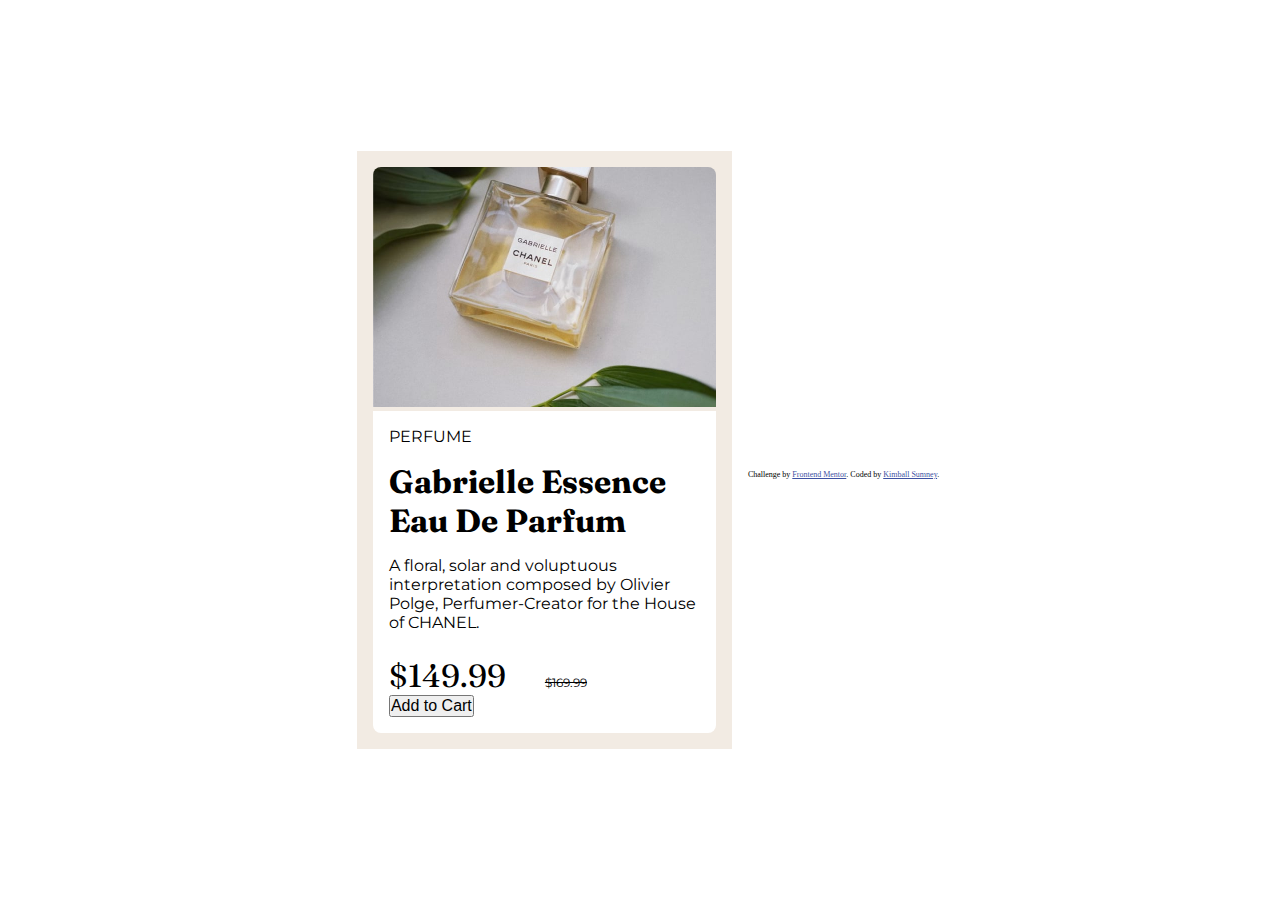
==== index.html @ 230a46c1 "first commit" ====
<!DOCTYPE html>
<html lang="en">
  <head>
    <meta charset="UTF-8" />
    <meta name="viewport" content="width=device-width, initial-scale=1.0" />
    <!-- displays site properly based on user's device -->

    <link rel="preconnect" href="https://fonts.googleapis.com" />
    <link rel="preconnect" href="https://fonts.gstatic.com" crossorigin />
    <link
      href="https://fonts.googleapis.com/css2?family=Montserrat:wght@400;700&display=swap"
      rel="stylesheet"
    />

    <link rel="preconnect" href="https://fonts.googleapis.com" />
    <link rel="preconnect" href="https://fonts.gstatic.com" crossorigin />
    <link
      href="https://fonts.googleapis.com/css2?family=Fraunces:opsz,wght@9..144,400;9..144,700&display=swap"
      rel="stylesheet"
    />

    <link
      rel="icon"
      type="image/png"
      sizes="32x32"
      href="./images/favicon-32x32.png"
    />

    <link href="./style.css" rel="stylesheet" />

    <title>Frontend Mentor | Product preview card component</title>

    <!-- Feel free to remove these styles or customise in your own stylesheet 👍 -->
  </head>
  <body>
    <main class="container">
      <div>
        <img src="./image-product-mobile.jpg" width="100%" class="image" />
      </div>

      <div class="information">
        <div class="productClass">
          <p>Perfume</p>
        </div>

        <div>
          <p class="productHeader">Gabrielle Essence Eau De Parfum</p>
          <p class="productDescription">
            A floral, solar and voluptuous interpretation composed by Olivier
            Polge, Perfumer-Creator for the House of CHANEL.
          </p>
        </div>

        <div class="pricing">
          $149.99
          <span class="oldPrice">$169.99</span>
        </div>

        <button class="saleButton">Add to Cart</button>
      </div>
    </main>

    <footer>
      <div class="attribution">
        Challenge by
        <a href="https://www.frontendmentor.io?ref=challenge" target="_blank"
          >Frontend Mentor</a
        >. Coded by <a href="#">Kimball Sumney</a>.
      </div>
    </footer>
  </body>
</html>
---- style.css ----
* {
  margin: 0;
  padding: 0;
  box-sizing: border-box;
}

body {
  min-height: 100vh;
  display: flex;
  justify-content: center;
  align-items: center;
}

.container {
  font-family: Montserrat, sans-serif;
  max-width: 375px;
  margin: 1rem;
  padding: 1rem;
  background-color: hsl(30, 38%, 92%);
}

.image {
  border-radius: 0.5rem 0.5rem 0 0;
}

.information {
  padding: 1rem;
  background-color: #ffffff;
  border-radius: 0 0 0.5rem 0.5rem;
}

.productClass {
  text-transform: uppercase;
  margin-bottom: 1rem;
}

.productHeader {
  font-family: Fraunces, serif;
  font-size: 2rem;
  font-weight: 700;
  margin-bottom: 1rem;
}

.productDescription {
  margin-bottom: 1.5rem;
}

.pricing {
  font-family: Fraunces, serif;
  font-size: 2rem;
}

.oldPrice {
  font-family: Montserrat, sans-serif;
  font-size: 0.75rem;
  text-decoration: line-through;
  padding: 2rem;
}

.saleButton {
  font-size: 1rem;
}

.attribution {
  margin-top: 3rem;
  font-size: 0.5rem;
  text-align: center;
}
.attribution a {
  color: hsl(228, 45%, 44%);
}
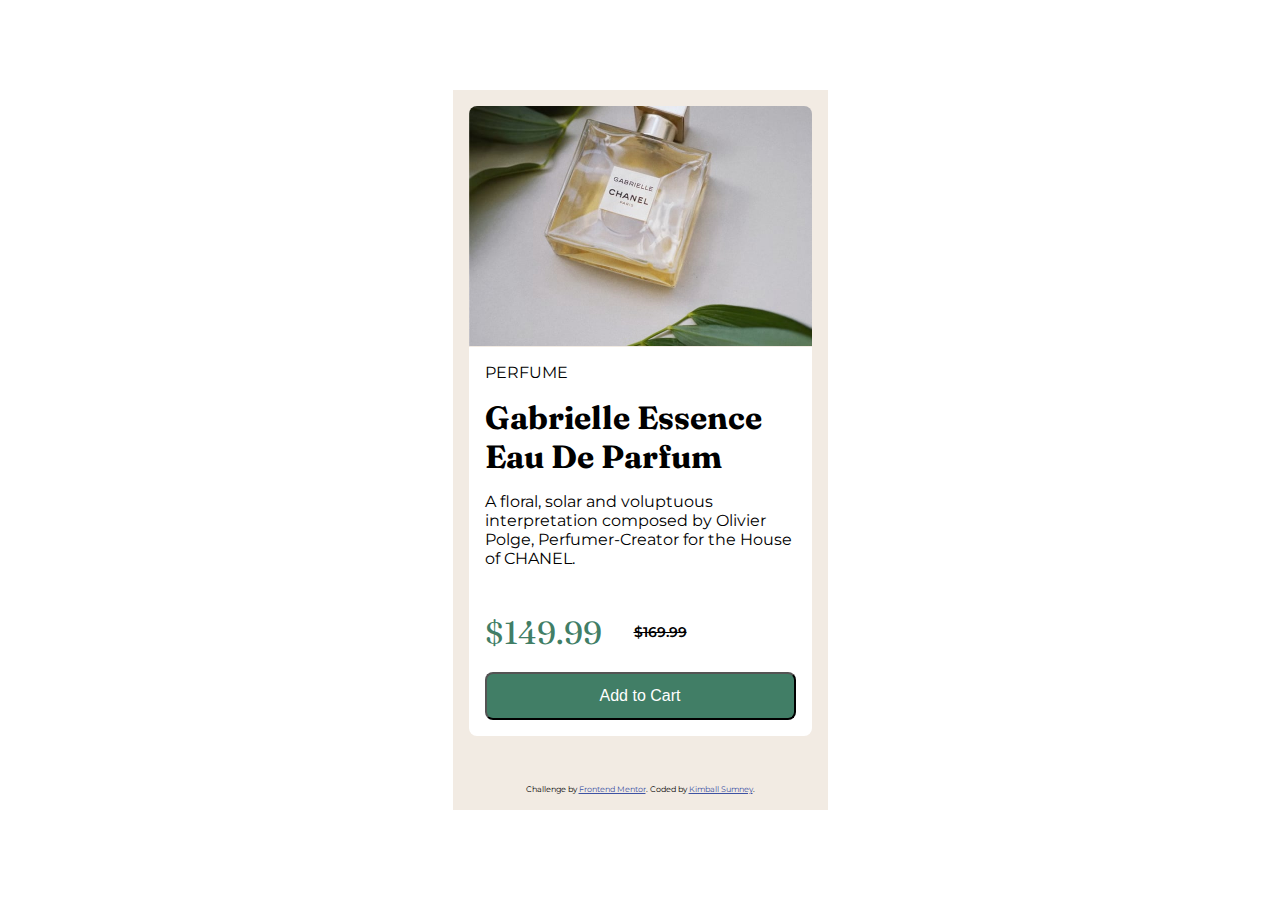
==== commit 98ed5288: "fixed margins" ====
--- a/index.html
+++ b/index.html
@@ -8,7 +8,7 @@
     <link rel="preconnect" href="https://fonts.googleapis.com" />
     <link rel="preconnect" href="https://fonts.gstatic.com" crossorigin />
     <link
-      href="https://fonts.googleapis.com/css2?family=Montserrat:wght@400;700&display=swap"
+      href="https://fonts.googleapis.com/css2?family=Montserrat:wght@400;600;700&display=swap"
       rel="stylesheet"
     />
 
@@ -44,7 +44,7 @@
         </div>
 
         <div>
-          <p class="productHeader">Gabrielle Essence Eau De Parfum</p>
+          <h1 class="productHeader">Gabrielle Essence Eau De Parfum</h1>
           <p class="productDescription">
             A floral, solar and voluptuous interpretation composed by Olivier
             Polge, Perfumer-Creator for the House of CHANEL.
@@ -52,21 +52,21 @@
         </div>
 
         <div class="pricing">
-          $149.99
-          <span class="oldPrice">$169.99</span>
+          <div class="currentPrice">$149.99</div>
+          <div class="oldPrice">$169.99</div>
         </div>
 
         <button class="saleButton">Add to Cart</button>
       </div>
+
+      <footer>
+        <div class="attribution">
+          Challenge by
+          <a href="https://www.frontendmentor.io?ref=challenge" target="_blank"
+            >Frontend Mentor</a
+          >. Coded by <a href="#">Kimball Sumney</a>.
+        </div>
+      </footer>
     </main>
-
-    <footer>
-      <div class="attribution">
-        Challenge by
-        <a href="https://www.frontendmentor.io?ref=challenge" target="_blank"
-          >Frontend Mentor</a
-        >. Coded by <a href="#">Kimball Sumney</a>.
-      </div>
-    </footer>
   </body>
 </html>
--- a/style.css
+++ b/style.css
@@ -21,9 +21,11 @@
 
 .image {
   border-radius: 0.5rem 0.5rem 0 0;
+  font-size: 0px;
 }
 
 .information {
+  margin-top: -3px;
   padding: 1rem;
   background-color: #ffffff;
   border-radius: 0 0 0.5rem 0.5rem;
@@ -46,19 +48,36 @@
 }
 
 .pricing {
+  display: flex;
+  align-items: center;
+}
+
+.currentPrice {
   font-family: Fraunces, serif;
   font-size: 2rem;
+  color: #417e66;
 }
 
 .oldPrice {
   font-family: Montserrat, sans-serif;
-  font-size: 0.75rem;
+  font-weight: 600;
+  font-size: 0.85rem;
   text-decoration: line-through;
   padding: 2rem;
 }
 
 .saleButton {
   font-size: 1rem;
+  background-color: #417e66;
+  color: #ffff;
+  width: 100%;
+  height: 3rem;
+  border-radius: 0.5rem;
+}
+
+.saleButton:hover {
+  background-color: #000000;
+  cursor: pointer;
 }
 
 .attribution {
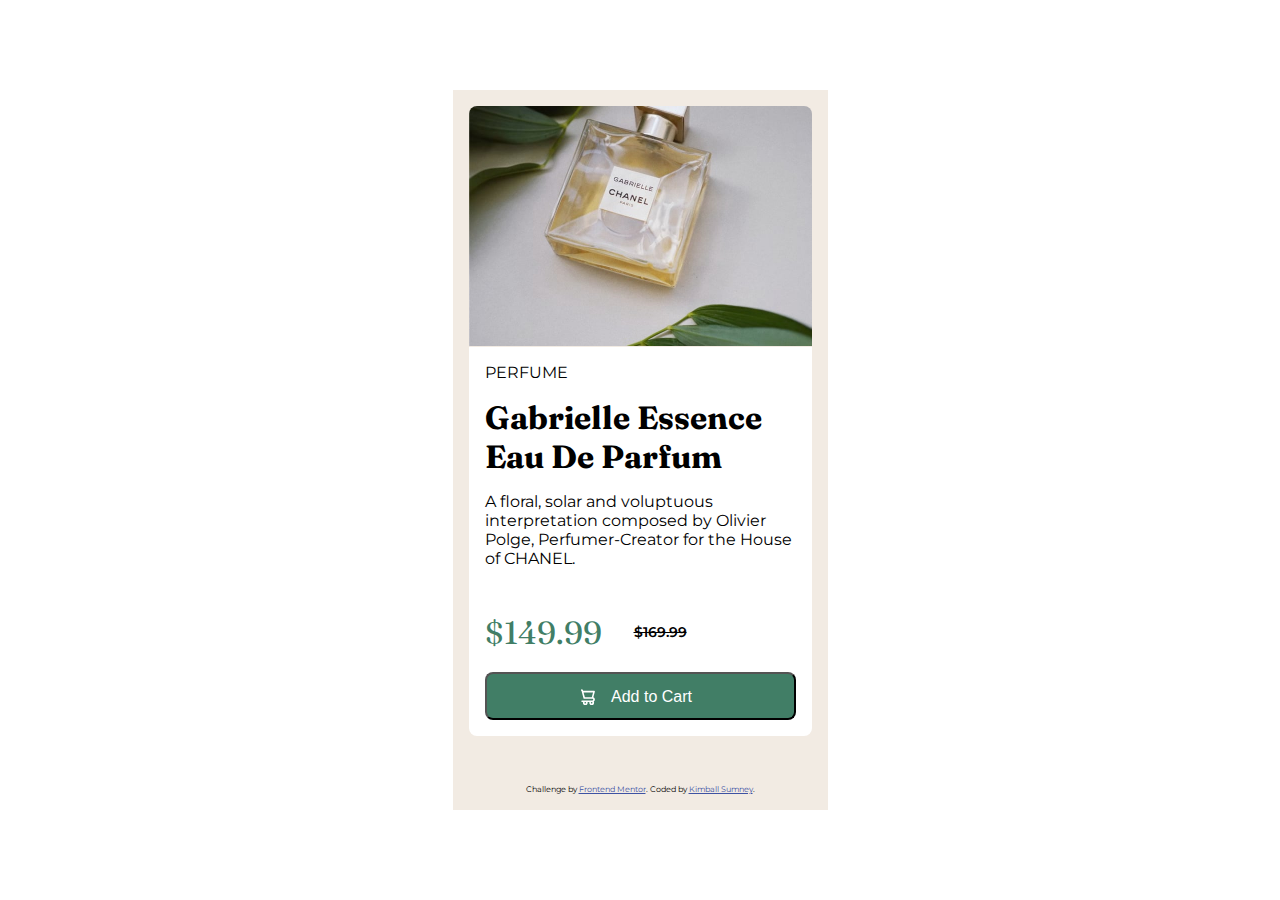
==== commit 200566b7: "added shopping cart" ====
--- a/index.html
+++ b/index.html
@@ -56,7 +56,9 @@
           <div class="oldPrice">$169.99</div>
         </div>
 
-        <button class="saleButton">Add to Cart</button>
+        <button class="saleButton">
+          <img src="./icon-cart.svg" class="cart" />Add to Cart
+        </button>
       </div>
 
       <footer>
--- a/style.css
+++ b/style.css
@@ -80,6 +80,11 @@
   cursor: pointer;
 }
 
+.cart {
+  margin-right: 0.5rem;
+  transform: translate(-50%, 20%);
+}
+
 .attribution {
   margin-top: 3rem;
   font-size: 0.5rem;
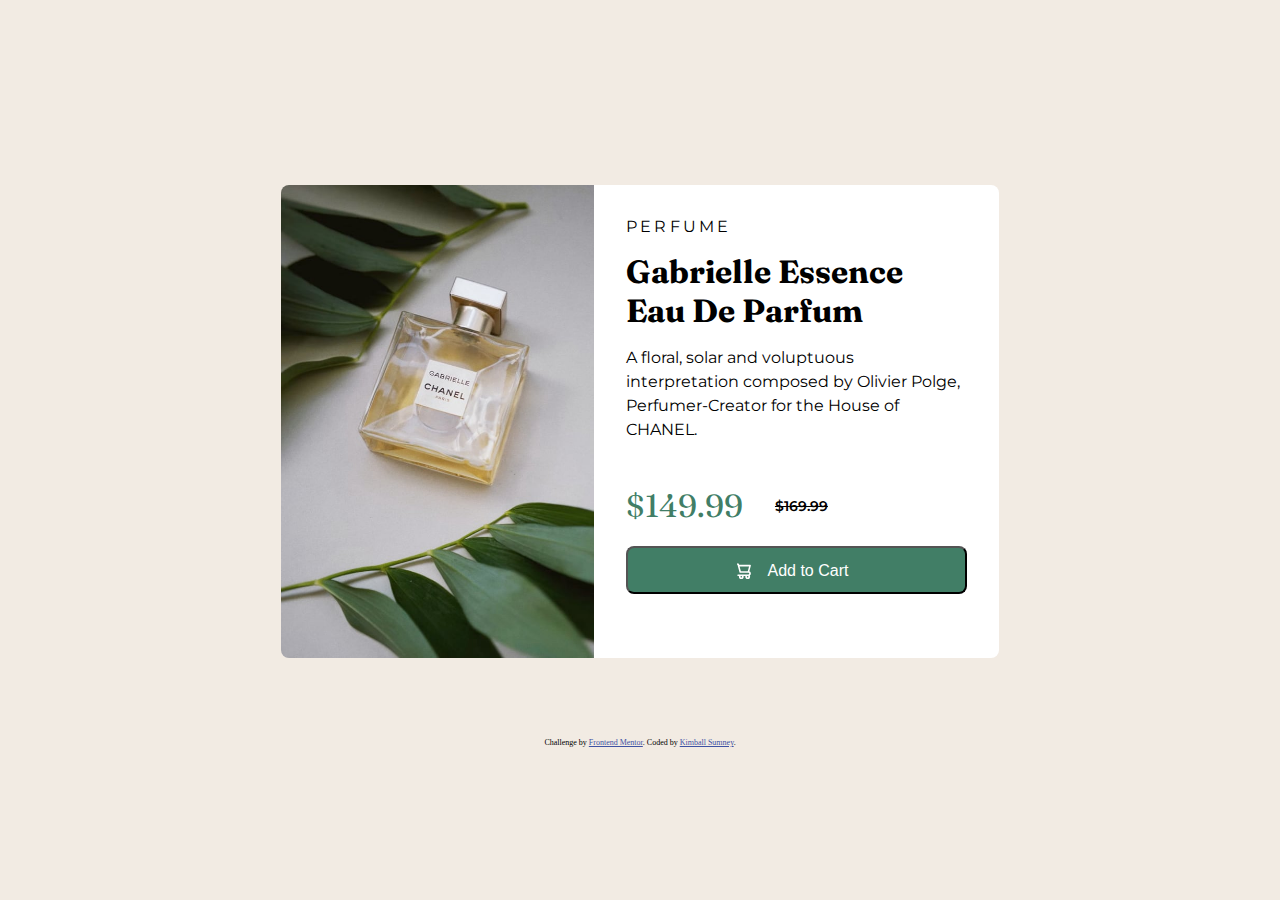
==== commit f7b1ca6a: "final" ====
--- a/index.html
+++ b/index.html
@@ -35,7 +35,19 @@
   <body>
     <main class="container">
       <div>
-        <img src="./image-product-mobile.jpg" width="100%" class="image" />
+        <picture>
+          <source
+            media="(min-width: 750px)"
+            srcset="./image-product-desktop.jpg"
+          />
+
+          <source
+            media="(min-width: 375px)"
+            srcset="./image-product-mobile.jpg"
+          />
+
+          <img src="./image-product-mobile.jpg" width="100%" class="image" />
+        </picture>
       </div>
 
       <div class="information">
@@ -60,15 +72,15 @@
           <img src="./icon-cart.svg" class="cart" />Add to Cart
         </button>
       </div>
+    </main>
 
-      <footer>
-        <div class="attribution">
-          Challenge by
-          <a href="https://www.frontendmentor.io?ref=challenge" target="_blank"
-            >Frontend Mentor</a
-          >. Coded by <a href="#">Kimball Sumney</a>.
-        </div>
-      </footer>
-    </main>
+    <footer>
+      <div class="attribution">
+        Challenge by
+        <a href="https://www.frontendmentor.io?ref=challenge" target="_blank"
+          >Frontend Mentor</a
+        >. Coded by <a href="#">Kimball Sumney</a>.
+      </div>
+    </footer>
   </body>
 </html>
--- a/style.css
+++ b/style.css
@@ -7,32 +7,55 @@
 body {
   min-height: 100vh;
   display: flex;
+  flex-direction: column;
   justify-content: center;
   align-items: center;
+  background-color: hsl(30, 38%, 92%);
 }
 
 .container {
   font-family: Montserrat, sans-serif;
   max-width: 375px;
+
   margin: 1rem;
   padding: 1rem;
-  background-color: hsl(30, 38%, 92%);
 }
 
 .image {
   border-radius: 0.5rem 0.5rem 0 0;
   font-size: 0px;
+  min-height: 100%;
+  flex-basis: 100%;
 }
 
 .information {
   margin-top: -3px;
-  padding: 1rem;
+  padding: 2rem;
   background-color: #ffffff;
   border-radius: 0 0 0.5rem 0.5rem;
+  min-height: 100%;
+  flex-basis: 100%;
+}
+
+@media screen and (min-width: 750px) {
+  .container {
+    max-width: 750px;
+    display: flex;
+  }
+
+  .image {
+    border-radius: 0.5rem 0 0 0.5rem;
+  }
+
+  .information {
+    margin-top: 0px;
+    border-radius: 0 0.5rem 0.5rem 0;
+  }
 }
 
 .productClass {
   text-transform: uppercase;
+  letter-spacing: 0.2rem;
   margin-bottom: 1rem;
 }
 
@@ -45,6 +68,8 @@
 
 .productDescription {
   margin-bottom: 1.5rem;
+  /* */
+  line-height: 1.5;
 }
 
 .pricing {
